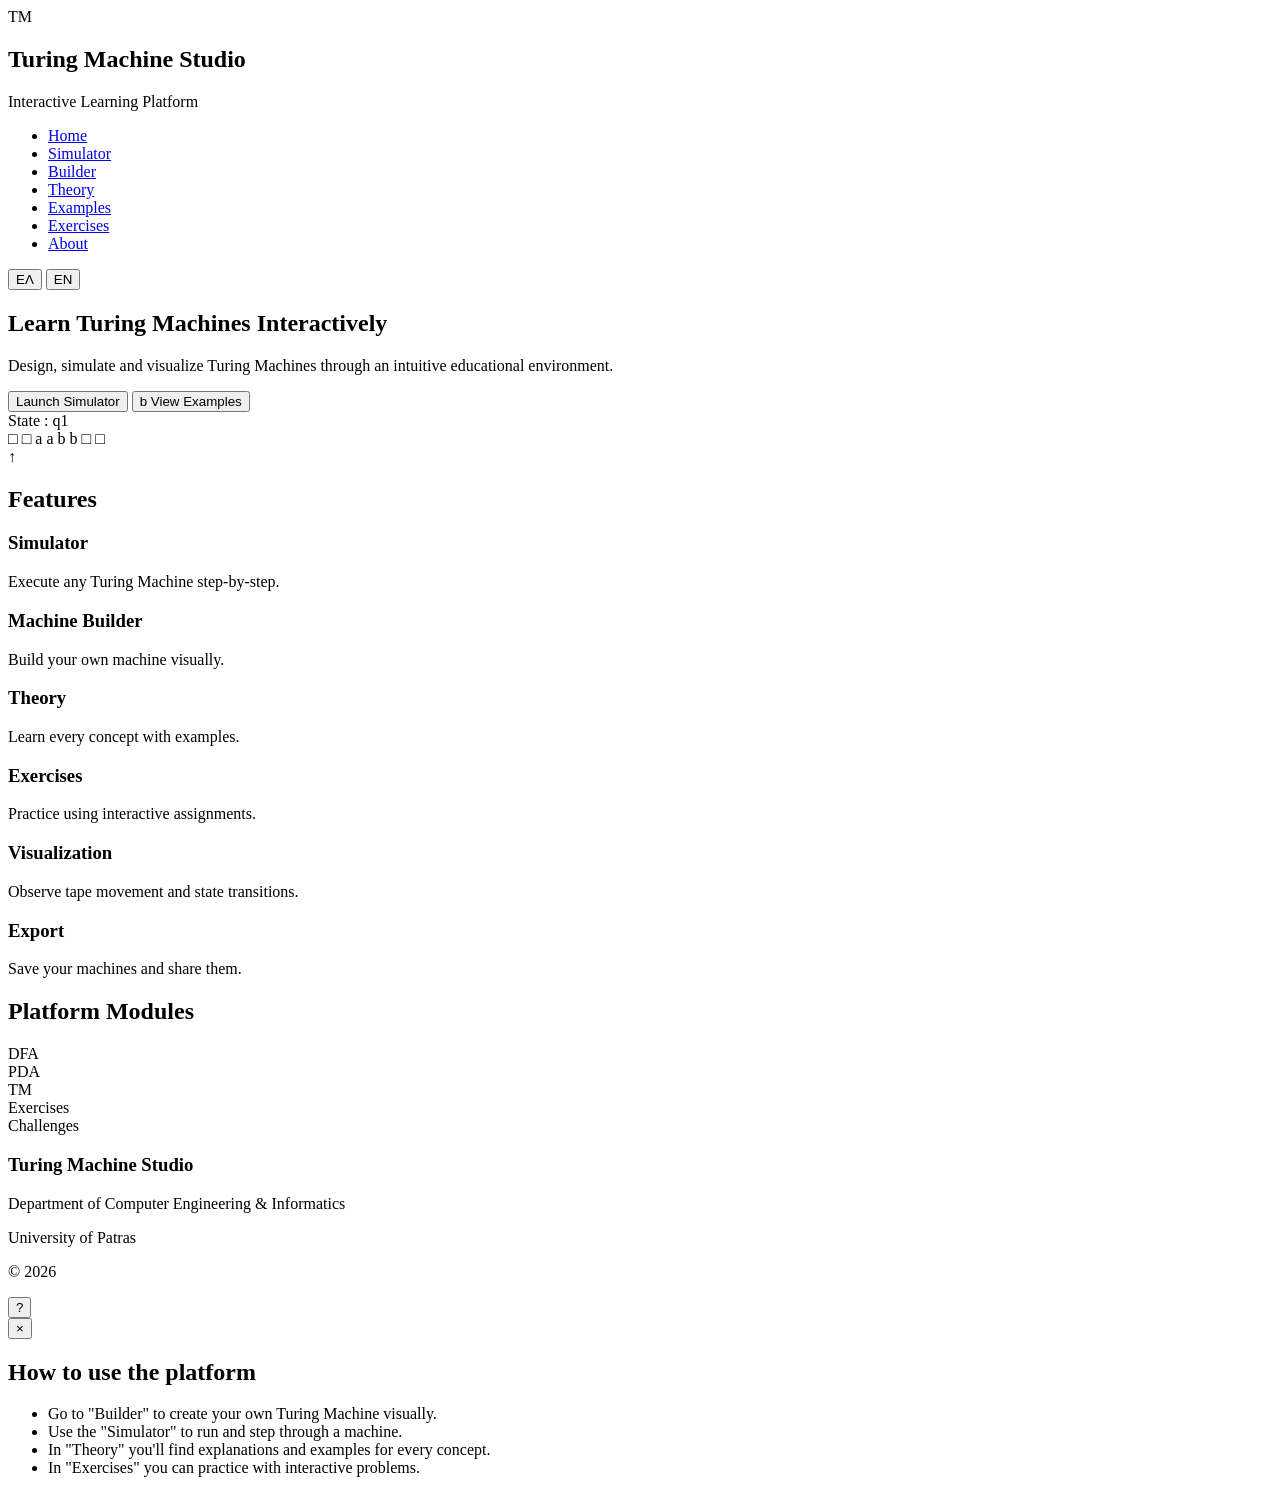
==== index.html @ de83b84c "Add files via upload" ====
<!DOCTYPE html>
<html lang="el">

<head>
    <meta charset="UTF-8">
    <meta name="viewport" content="width=device-width, initial-scale=1.0">

    <title>Turing Machine Studio</title>

    <link rel="stylesheet" href="css/style.css">

    <!-- Google Font -->
    <link rel="preconnect" href="https://fonts.googleapis.com">
    <link href="https://fonts.googleapis.com/css2?family=Inter:wght@300;400;600;700&display=swap" rel="stylesheet">
</head>

<body>

    <!-- ================= NAVBAR ================= -->

    <nav class="navbar">
        <div class="logo">
            <span class="logo-circle">TM</span>

            <div>
                <h2>Turing Machine Studio</h2>
                <p data-i18n="tagline">Interactive Learning Platform</p>
            </div>
        </div>

        <ul>
            <li><a href="index.html" class="nav-active" data-i18n="nav_home">Home</a></li>
            <li><a href="simulator.html" data-i18n="nav_simulator">Simulator</a></li>
            <li><a href="builder.html" data-i18n="nav_builder">Builder</a></li>
            <li><a href="theory.html" data-i18n="nav_theory">Theory</a></li>
            <li><a href="examples.html" data-i18n="nav_examples">Examples</a></li>
            <li><a href="exercises.html" data-i18n="nav_exercises">Exercises</a></li>
            <li><a href="about.html" data-i18n="nav_about">About</a></li>
        </ul>


        <div class="lang-toggle" id="langToggle">
            <button id="langEL" class="lang-btn" data-lang="el">ΕΛ</button>
            <button id="langEN" class="lang-btn" data-lang="en">EN</button>
        </div>
    </nav>



    <!-- ================= HERO ================= -->

    <section class="hero">
        <div class="hero-left">
            <h1>
                <span data-i18n="hero_title_main">Learn Turing Machines</span>
                <span data-i18n="hero_title_highlight">Interactively</span>
            </h1>

            <p data-i18n="hero_desc">
                Design, simulate and visualize Turing Machines through
                an intuitive educational environment.
            </p>

            <div class="hero-buttons">
                <button class="primary-btn" data-i18n="btn_launch_sim"> Launch Simulator </button>
                <button class="secondary-btn" data-i18n="btn_view_examples">b View Examples </button>

            </div>

        </div>


        <div class="hero-right">
            <div class="mock-window">
                <div class="window-header">
                    <span></span>
                    <span></span>
                    <span></span>

                </div>

                <div class="mock-content">
                    <div class="state">
                        <span data-i18n="mock_state_label">State</span> : q1
                    </div>

                    <div class="tape">
                        □ □ a a b b □ □
                    </div>

                    <div class="head">
                        ↑
                    </div>
                </div>
            </div>
        </div>
    </section>



    <!-- ================= FEATURES ================= -->

    <section class="features">
        <h2 data-i18n="features_heading">Features</h2>
        <div class="cards">
            <div class="card">
                <h3 data-i18n="card_simulator_title">Simulator</h3>
                <p data-i18n="card_simulator_desc">
                    Execute any Turing Machine
                    step-by-step.
                </p>

            </div>

            <div class="card">
                <h3 data-i18n="card_builder_title">Machine Builder</h3>
                <p data-i18n="card_builder_desc">
                    Build your own machine
                    visually.
                </p>

            </div>

            <div class="card">
                <h3 data-i18n="card_theory_title">Theory</h3>
                <p data-i18n="card_theory_desc">
                    Learn every concept with
                    examples.
                </p>

            </div>

            <div class="card">
                <h3 data-i18n="card_exercises_title">Exercises</h3>
                <p data-i18n="card_exercises_desc">
                    Practice using interactive
                    assignments.
                </p>

            </div>

            <div class="card">
                <h3 data-i18n="card_visualization_title">Visualization</h3>
                <p data-i18n="card_visualization_desc">
                    Observe tape movement
                    and state transitions.
                </p>

            </div>

            <div class="card">
                <h3 data-i18n="card_export_title">Export</h3>
                <p data-i18n="card_export_desc">
                    Save your machines
                    and share them.
                </p>
            </div>
        </div>
    </section>



    <!-- ================= ROADMAP ================= -->

    <section class="roadmap">
        <h2 data-i18n="roadmap_heading">Platform Modules</h2>
        <div class="timeline">
            <div>
                DFA
            </div>

            <div>
                PDA
            </div>

            <div class="active">
                TM
            </div>

            <div data-i18n="roadmap_exercises">
                Exercises
            </div>

            <div data-i18n="roadmap_challenges">
                Challenges
            </div>

        </div>

    </section>



    <!-- ================= FOOTER ================= -->

    <footer>

        <h3>Turing Machine Studio</h3>
        <p data-i18n="footer_dept">
            Department of Computer Engineering &
            Informatics
        </p>

        <p data-i18n="footer_university">
            University of Patras
        </p>

        <p>
            © 2026
        </p>

    </footer>


    <!-- ================= HELP BUTTON / MODAL ================= -->

    <button id="helpButton" class="help-button" data-i18n-title="help_tooltip" title="Help">?</button>

    <div id="helpModal" class="help-modal">
        <div class="help-modal-content">
            <button id="closeHelp" class="help-close">&times;</button>
            <h2 data-i18n="help_title_home">How to use the platform</h2>
            <ul>

                <li data-i18n="help_home_1">Go to "Builder" to create your own Turing Machine visually.</li>
                <li data-i18n="help_home_2">Use the "Simulator" to run and step through a machine.</li>
                <li data-i18n="help_home_3">In "Theory" you'll find explanations and examples for every concept.</li>
                <li data-i18n="help_home_4">In "Exercises" you can practice with interactive problems.</li>

            </ul>
        </div>

    </div>


<script src="js/i18n.js"></script>
<script src="js/app.js"></script>

</body>

</html>
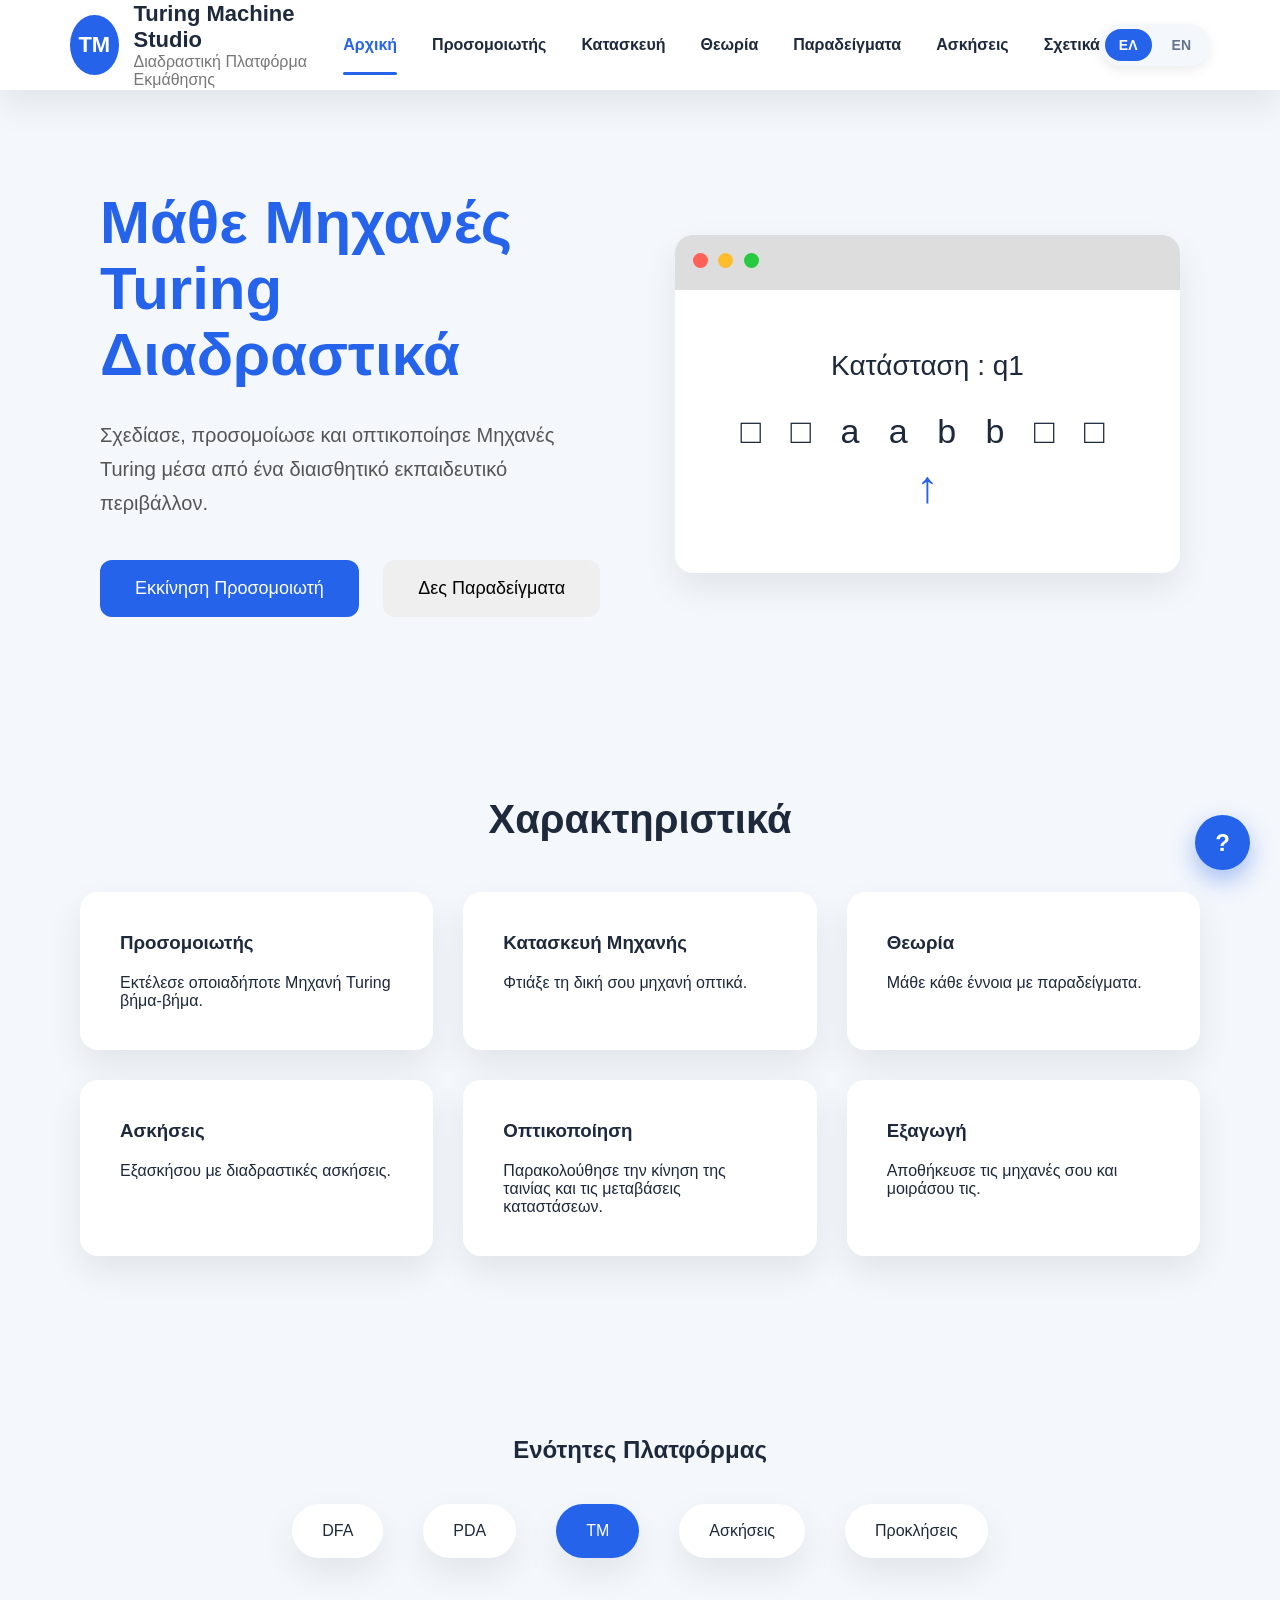
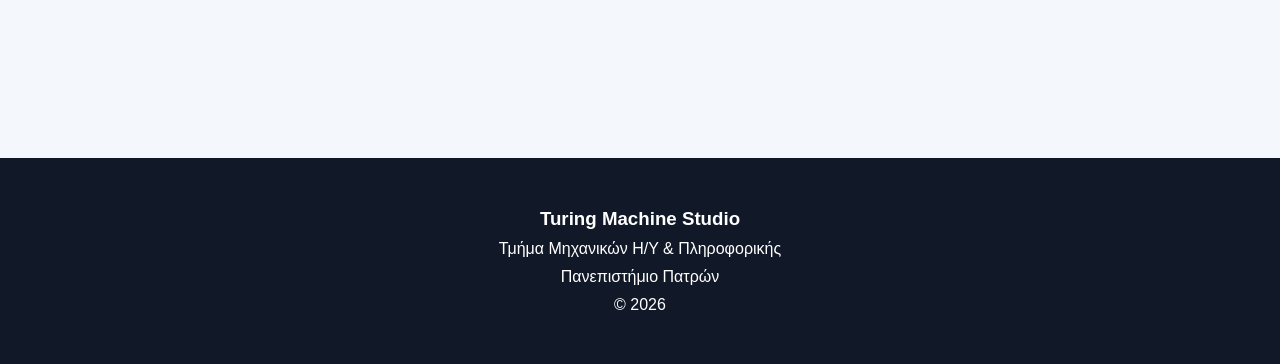
==== commit 63e19d59: "Update index.html" ====
--- a/index.html
+++ b/index.html
@@ -7,7 +7,7 @@
 
     <title>Turing Machine Studio</title>
 
-    <link rel="stylesheet" href="css/style.css">
+    <link rel="stylesheet" href="style.css">
 
     <!-- Google Font -->
     <link rel="preconnect" href="https://fonts.googleapis.com">
@@ -233,9 +233,9 @@
     </div>
 
 
-<script src="js/i18n.js"></script>
-<script src="js/app.js"></script>
+<script src="i18n.js"></script>
+<script src="app.js"></script>
 
 </body>
 
-</html>+</html>
--- a/style.css
+++ b/style.css
@@ -0,0 +1,515 @@
+/* ===========================
+   GOOGLE STYLE RESET
+=========================== */
+
+*{
+    margin:0;
+    padding:0;
+    box-sizing:border-box;
+}
+
+html{
+    scroll-behavior:smooth;
+}
+
+body{
+    font-family:'Inter',sans-serif;
+    background:#F4F7FC;
+    color:#1E293B;
+}
+
+/* ===========================
+   VARIABLES
+=========================== */
+
+:root{
+    --primary:#2563EB;
+    --secondary:#1E293B;
+    --accent:#22C55E;
+    --white:#ffffff;
+    --gray:#f3f4f6;
+    --shadow:0 15px 35px rgba(0,0,0,.08);
+
+}
+
+/* ==========================================
+   LANGUAGE TOGGLE
+========================================== */
+
+.lang-toggle{
+
+    display:flex;
+    align-items:center;
+    gap:6px;
+    background:#F4F7FC;
+    border-radius:30px;
+    padding:5px;
+    box-shadow:0 4px 12px rgba(0,0,0,.08);
+
+}
+
+.lang-btn{
+
+    border:none;
+    background:transparent;
+    padding:8px 14px;
+    border-radius:20px;
+    cursor:pointer;
+    font-size:14px;
+    font-weight:600;
+    color:#64748B;
+    transition:.2s;
+
+}
+
+.lang-btn:hover{
+
+    background:#EFF6FF;
+
+}
+
+.lang-btn.active{
+
+    background:#2563EB;
+    color:white;
+
+}
+
+/* ==========================================
+   HELP BUTTON
+========================================== */
+
+.help-button{
+
+    position:fixed;
+    bottom:30px;
+    right:30px;
+    width:55px;
+    height:55px;
+    border-radius:50%;
+    background:#2563EB;
+    color:white;
+    border:none;
+    font-size:24px;
+    font-weight:700;
+    cursor:pointer;
+    box-shadow:0 10px 25px rgba(37,99,235,.4);
+    transition:.3s;
+    z-index:1000;
+
+}
+
+.help-button:hover{
+
+    transform:translateY(-3px) scale(1.05);
+
+}
+
+/* ==========================================
+   HELP MODAL
+========================================== */
+
+.help-modal{
+
+    display:none;
+    position:fixed;
+    top:0;
+    left:0;
+    width:100%;
+    height:100%;
+    background:rgba(15,23,42,.6);
+    align-items:center;
+    justify-content:center;
+    z-index:2000;
+
+}
+
+.help-modal-content{
+
+    background:white;
+    border-radius:16px;
+    padding:35px;
+    max-width:500px;
+    width:90%;
+    position:relative;
+    box-shadow:0 20px 50px rgba(0,0,0,.25);
+
+}
+
+.help-modal-content h2{
+
+    margin-bottom:20px;
+    color:#1E293B;
+
+}
+
+.help-modal-content ul{
+
+    display:flex;
+    flex-direction:column;
+    gap:14px;
+    padding-left:20px;
+    color:#334155;
+    line-height:1.5;
+
+}
+
+.help-close{
+
+    position:absolute;
+    top:15px;
+    right:20px;
+    border:none;
+    background:transparent;
+    font-size:24px;
+    cursor:pointer;
+    color:#64748B;
+
+}
+
+.help-close:hover{
+
+    color:#1E293B;
+
+}
+
+@media(max-width:900px){
+    .help-button{
+
+        bottom:20px;
+        right:20px;
+
+    }
+
+}
+
+/* ===========================
+   NAVBAR
+=========================== */
+
+.navbar{
+    height:90px;
+    background:white;
+    display:flex;
+    justify-content:space-between;
+    align-items:center;
+    padding:0 70px;
+    box-shadow:var(--shadow);
+    position:sticky;
+    top:0;
+    z-index:1000;
+
+}
+
+.logo{
+    display:flex;
+    align-items:center;
+    gap:15px;
+}
+
+.logo-circle{
+    width:60px;
+    height:60px;
+    background:var(--primary);
+    color:white;
+    border-radius:50%;
+    display:flex;
+    justify-content:center;
+    align-items:center;
+    font-size:22px;
+    font-weight:bold;
+
+}
+
+.logo h2{
+    font-size:22px;
+}
+
+.logo p{
+    color:#777;
+}
+
+.navbar ul{
+    display:flex;
+    gap:35px;
+    list-style:none;
+
+}
+
+.navbar a{
+    text-decoration:none;
+    color:var(--secondary);
+    font-weight:600;
+    transition:.3s;
+
+}
+
+.navbar a:hover{
+    color:var(--primary);
+}
+
+.navbar a.nav-active{
+
+    color:var(--primary);
+    position:relative;
+
+}
+
+.navbar a.nav-active::after{
+
+    content:"";
+    position:absolute;
+    bottom:-22px;
+    left:0;
+    right:0;
+    height:3px;
+    background:var(--primary);
+    border-radius:3px;
+
+}
+
+/* ===========================
+   HERO
+=========================== */
+
+.hero{
+    display:grid;
+    grid-template-columns:1fr 1fr;
+    align-items:center;
+    gap:70px;
+    padding:100px;
+
+}
+
+.hero h1{
+    font-size:60px;
+    line-height:1.1;
+}
+
+.hero h1 span{
+    color:var(--primary);
+}
+
+.hero p{
+    margin-top:30px;
+    font-size:20px;
+    line-height:1.7;
+    color:#555;
+
+}
+
+.hero-buttons{
+    margin-top:40px;
+}
+
+.primary-btn{
+    padding:18px 35px;
+    background:var(--primary);
+    color:white;
+    border:none;
+    border-radius:12px;
+    cursor:pointer;
+    font-size:18px;
+    transition:.3s;
+}
+
+.primary-btn:hover{
+    transform:translateY(-4px);
+}
+
+.secondary-btn{
+    padding:18px 35px;
+    margin-left:20px;
+    border:none;
+    border-radius:12px;
+    cursor:pointer;
+    font-size:18px;
+
+}
+
+/* ===========================
+ MOCK WINDOW
+=========================== */
+
+.mock-window{
+    background:white;
+    border-radius:18px;
+    box-shadow:var(--shadow);
+    overflow:hidden;
+
+}
+
+.window-header{
+    background:#ddd;
+    padding:18px;
+}
+
+.window-header span{
+    width:15px;
+    height:15px;
+    border-radius:50%;
+    display:inline-block;
+    margin-right:6px;
+}
+
+.window-header span:nth-child(1){
+    background:#ff6057;
+}
+
+.window-header span:nth-child(2){
+    background:#ffbd2e;
+}
+
+.window-header span:nth-child(3){
+    background:#28ca41;
+}
+
+.mock-content{
+    padding:60px;
+    text-align:center;
+}
+
+.state{
+    font-size:28px;
+    margin-bottom:30px;
+}
+
+.tape{
+    font-size:34px;
+    letter-spacing:10px;
+}
+
+.head{
+    font-size:45px;
+    color:var(--primary);
+    margin-top:10px;
+}
+
+/* ===========================
+ FEATURES
+=========================== */
+
+.features{
+    padding:80px;
+}
+
+.features h2{
+    text-align:center;
+    font-size:40px;
+    margin-bottom:50px;
+}
+
+.cards{
+    display:grid;
+    grid-template-columns:repeat(3,1fr);
+    gap:30px;
+}
+
+.card{
+    background:white;
+    padding:40px;
+    border-radius:18px;
+    box-shadow:var(--shadow);
+    transition:.3s;
+}
+
+.card:hover{
+    transform:translateY(-10px);
+}
+
+.card h3{
+    margin-bottom:20px;
+}
+
+/* ===========================
+ ROADMAP
+=========================== */
+
+.roadmap{
+    padding:100px;
+    text-align:center;
+}
+
+.timeline{
+    display:flex;
+    justify-content:center;
+    gap:40px;
+    margin-top:40px;
+}
+
+.timeline div{
+    padding:18px 30px;
+    background:white;
+    border-radius:50px;
+    box-shadow:var(--shadow);
+}
+
+.active{
+    background:var(--primary)!important;
+    color:white;
+}
+
+/* ===========================
+ FOOTER
+=========================== */
+
+footer{
+    margin-top:100px;
+    padding:50px;
+    background:#111827;
+    color:white;
+    text-align:center;
+}
+
+footer p{
+    margin-top:10px;
+}
+
+/* ===========================
+ RESPONSIVE
+=========================== */
+
+@media(max-width:1100px){
+.hero{
+grid-template-columns:1fr;
+}
+
+.cards{
+grid-template-columns:1fr 1fr;
+}
+
+}
+
+@media(max-width:700px){
+
+.navbar{
+flex-direction:column;
+height:auto;
+padding:30px;
+
+}
+
+.navbar ul{
+flex-wrap:wrap;
+justify-content:center;
+margin-top:20px;
+
+}
+
+.hero{
+padding:40px;
+}
+
+.hero h1{
+font-size:40px;
+}
+
+.cards{
+grid-template-columns:1fr;
+}
+
+.timeline{
+flex-direction:column;
+}
+
+}
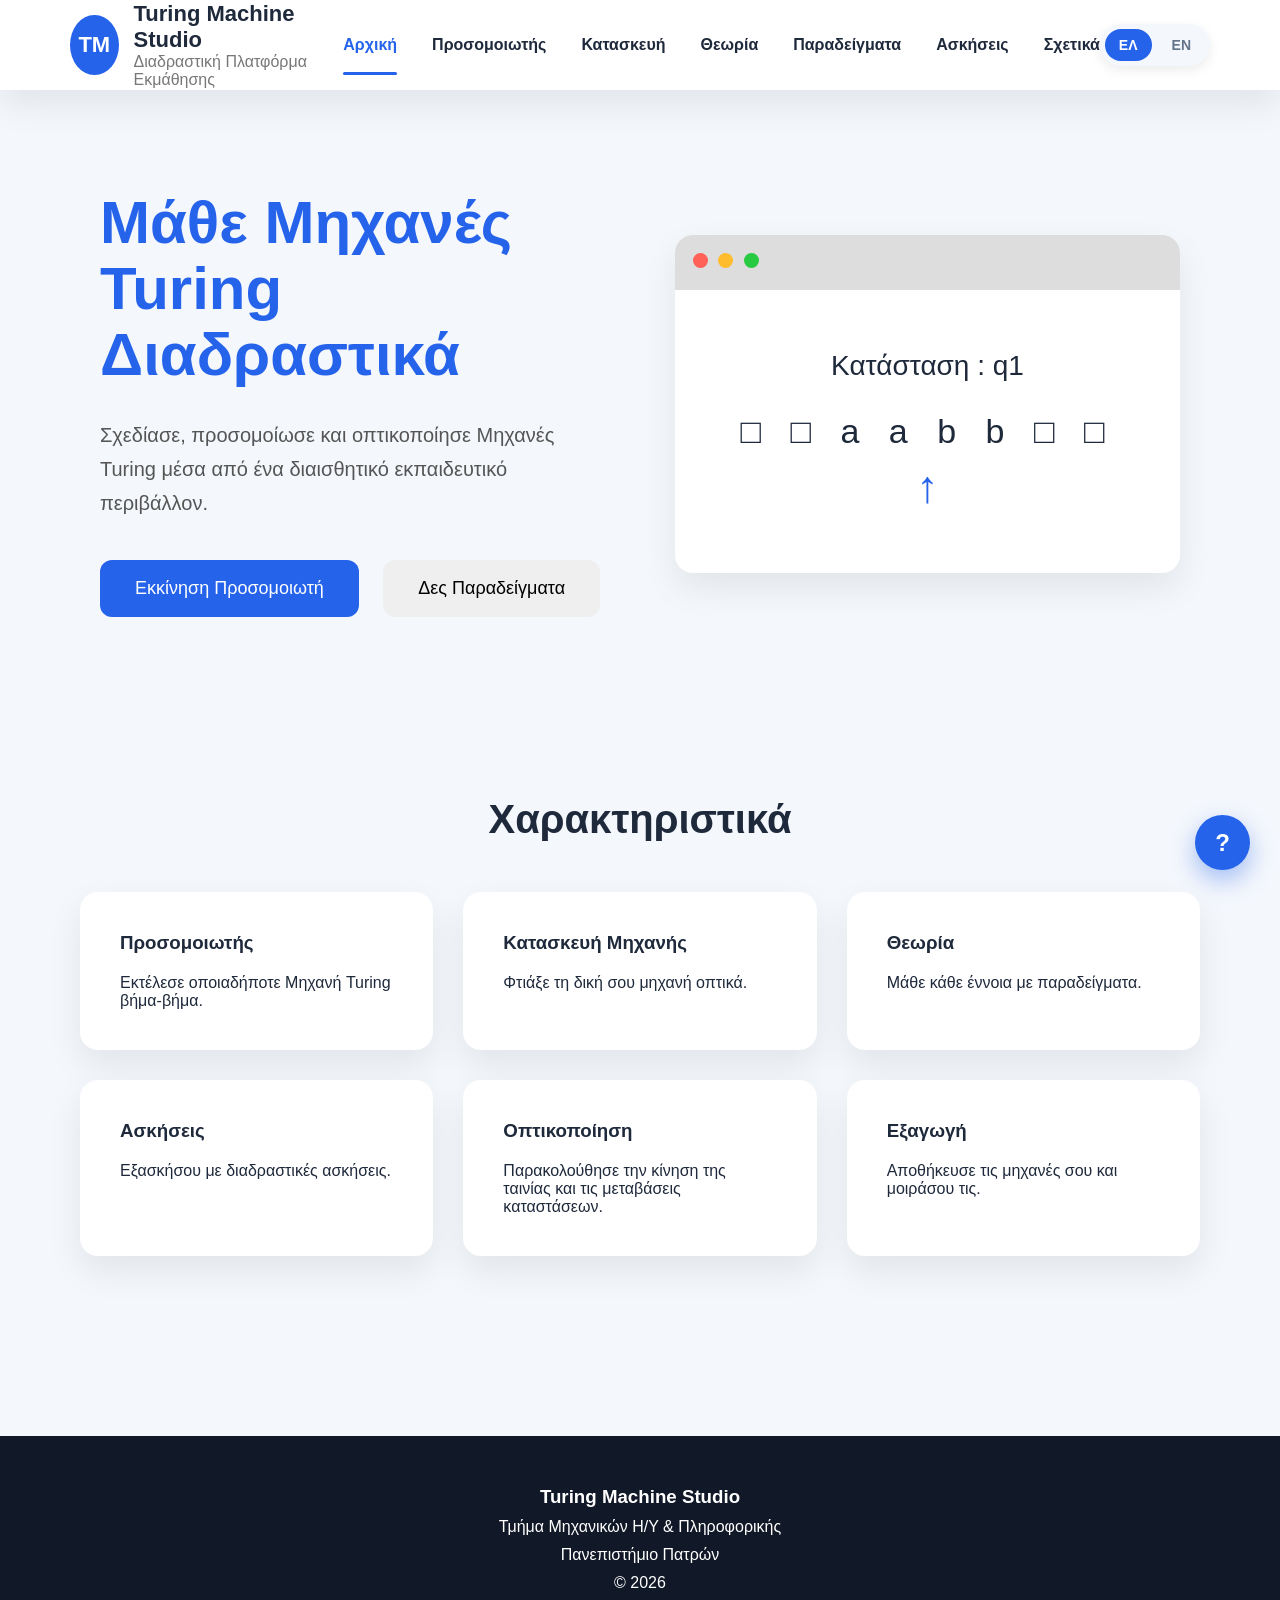
==== commit 55cb8f67: "Update index.html" ====
--- a/index.html
+++ b/index.html
@@ -158,39 +158,6 @@
         </div>
     </section>
 
-
-
-    <!-- ================= ROADMAP ================= -->
-
-    <section class="roadmap">
-        <h2 data-i18n="roadmap_heading">Platform Modules</h2>
-        <div class="timeline">
-            <div>
-                DFA
-            </div>
-
-            <div>
-                PDA
-            </div>
-
-            <div class="active">
-                TM
-            </div>
-
-            <div data-i18n="roadmap_exercises">
-                Exercises
-            </div>
-
-            <div data-i18n="roadmap_challenges">
-                Challenges
-            </div>
-
-        </div>
-
-    </section>
-
-
-
     <!-- ================= FOOTER ================= -->
 
     <footer>
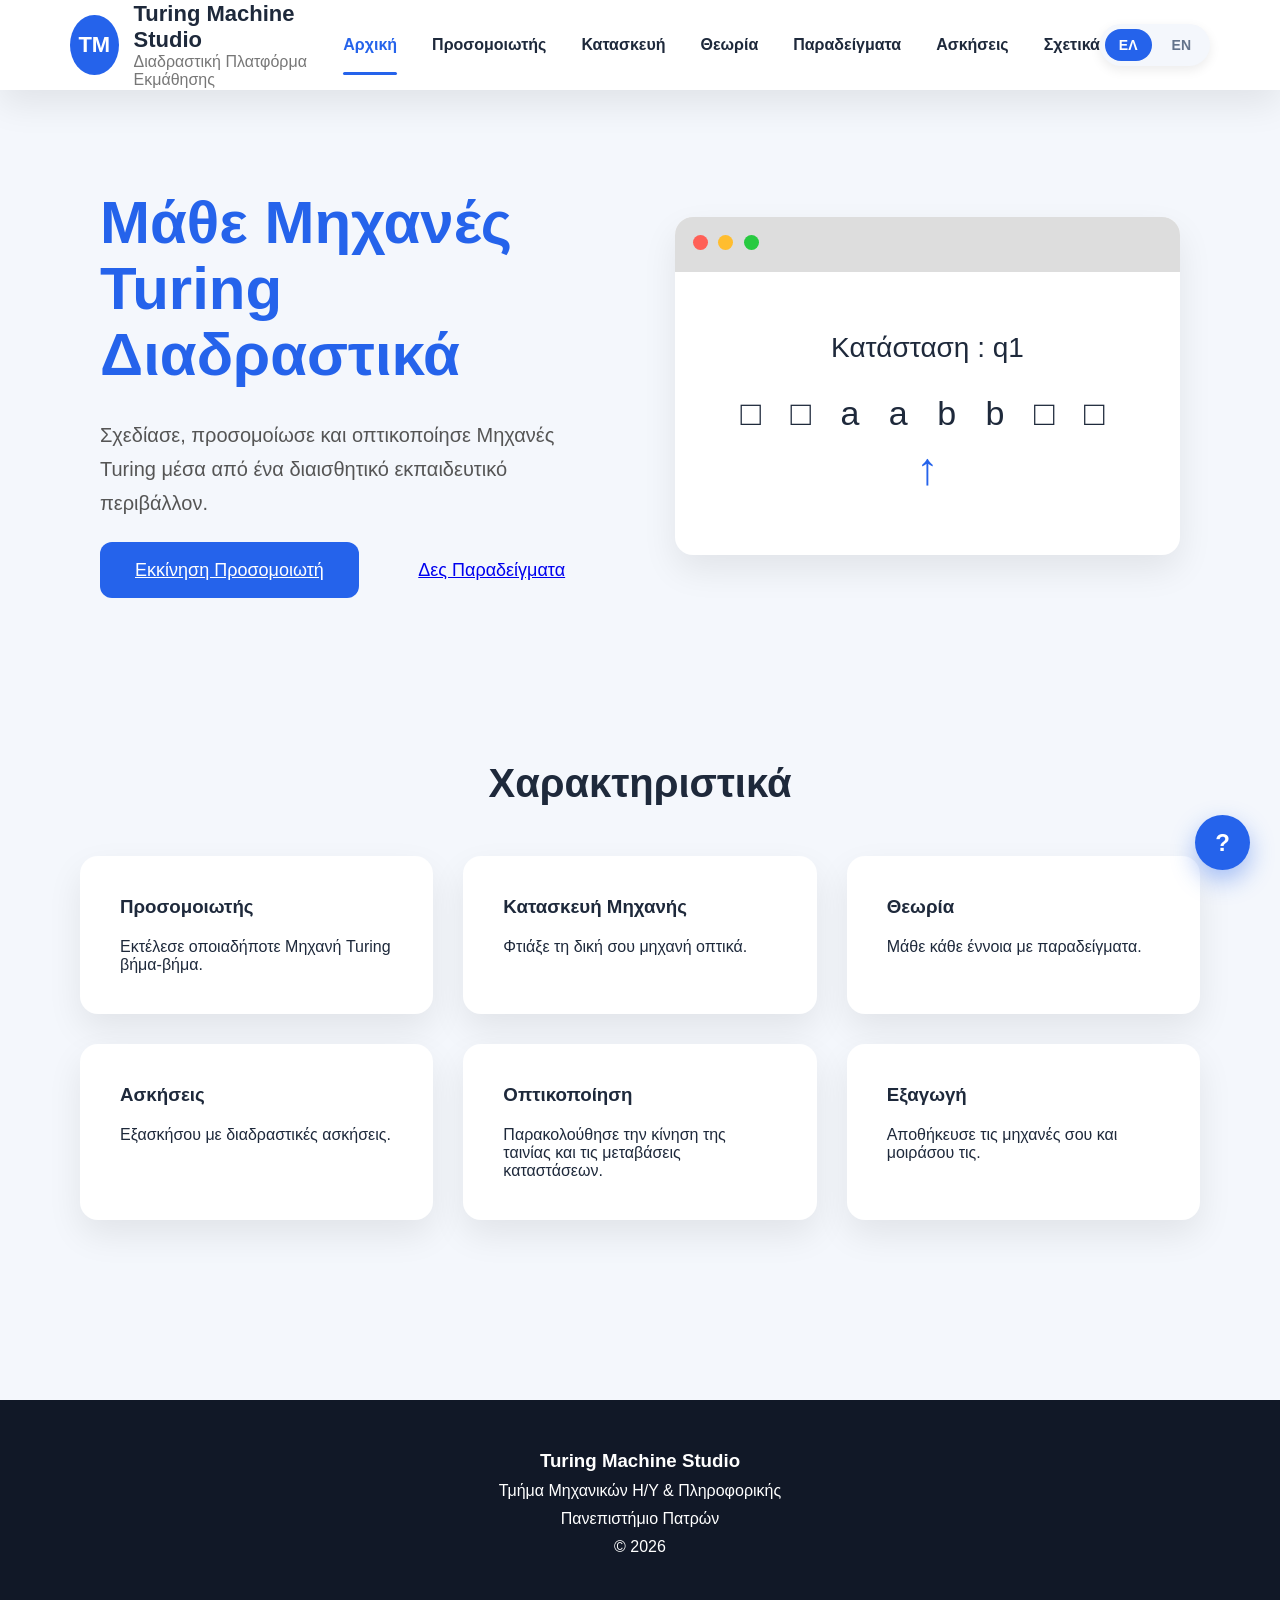
==== commit dc281b38: "Update index.html" ====
--- a/index.html
+++ b/index.html
@@ -61,10 +61,9 @@
                 an intuitive educational environment.
             </p>
 
-            <div class="hero-buttons">
-                <button class="primary-btn" data-i18n="btn_launch_sim"> Launch Simulator </button>
-                <button class="secondary-btn" data-i18n="btn_view_examples">b View Examples </button>
-
+             <div class="hero-buttons">
+                <a href="simulator.html" class="primary-btn" data-i18n="btn_launch_sim"></a>
+                <a href="examples.html"  class="secondary-btn" data-i18n="btn_view_examples"></a>
             </div>
 
         </div>
--- a/style.css
+++ b/style.css
@@ -422,34 +422,6 @@
 }
 
 /* ===========================
- ROADMAP
-=========================== */
-
-.roadmap{
-    padding:100px;
-    text-align:center;
-}
-
-.timeline{
-    display:flex;
-    justify-content:center;
-    gap:40px;
-    margin-top:40px;
-}
-
-.timeline div{
-    padding:18px 30px;
-    background:white;
-    border-radius:50px;
-    box-shadow:var(--shadow);
-}
-
-.active{
-    background:var(--primary)!important;
-    color:white;
-}
-
-/* ===========================
  FOOTER
 =========================== */
 
@@ -512,4 +484,4 @@
 flex-direction:column;
 }
 
-}+}
